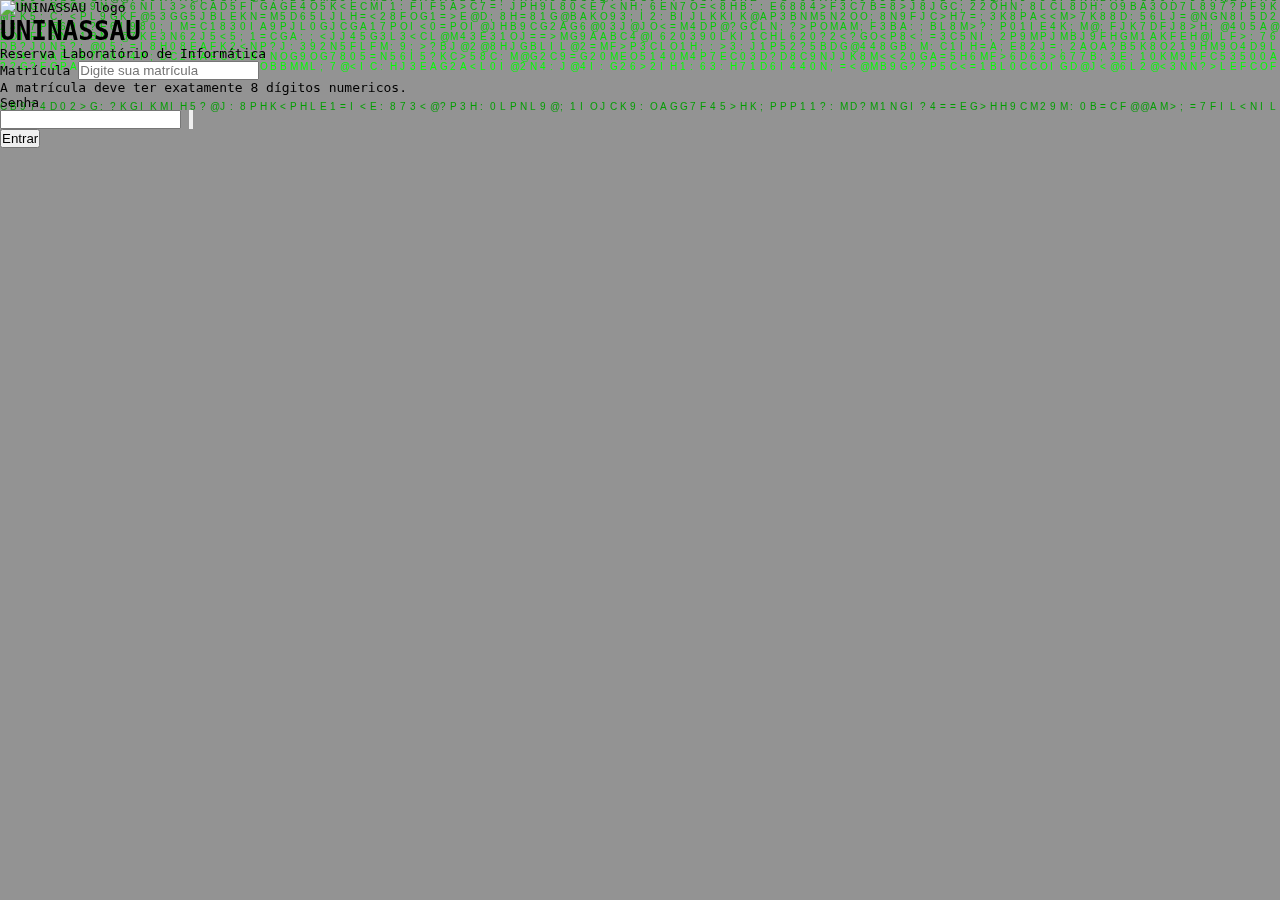
==== index.html @ 43f5b1c7 "Add files via upload" ====
<!DOCTYPE html>
<html lang="pt-br">

<head>
  <meta charset="UTF-8">
  <meta name="viewport" content="width=device-width, initial-scale=1.0">
  <title>||Login - UNINASSAU LAB||</title>
  <link href="https://cdn.jsdelivr.net/npm/tailwindcss@2.2.19/dist/tailwind.min.css" rel="stylesheet">
  <link rel="shortcut icon" href="https://logo.uninassau.edu.br/img/svg/favicon_uninassau.svg" type="icon">
  <link rel="stylesheet" href="./css/login.css">
</head>

<body class="bg-gray-100 flex items-center justify-center min-h-screen">
  <canvas id="canvas"></canvas>
  <div class="w-full max-w-md bg-white shadow-md rounded-lg p-6">
    <!-- Logo -->
    <div class="flex items-center justify-center mb-4">
      <img src="https://logo.uninassau.edu.br/img/svg/favicon_uninassau.svg" alt="UNINASSAU logo" class="h-12 w-auto">
    </div>
    <!-- Título -->
    <h1 class="text-2xl font-bold text-center mb-2">UNINASSAU</h1>
    <p class="text-center text-gray-500 mb-6">Reserva Laboratório de Informática</p>

    <div id="toast" class="toast"></div>

    <!-- Formulário de login -->
    <form id="login-form" class="space-y-6">
      <!-- Campo Matrícula -->
      <div>
        <label for="matricula" class="block text-sm font-medium text-gray-700">Matrícula</label>
        <input id="matricula" name="matricula" type="text" placeholder="Digite sua matrícula" maxlength="8" required
          class="mt-1 block w-full px-3 py-2 border border-gray-300 rounded-md shadow-sm focus:ring-blue-500 focus:border-blue-500 sm:text-sm">
        <p id="matricula-error" class="text-red-500 text-sm hidden">A matrícula deve ter exatamente 8 dígitos numericos.
        </p>
      </div>
      <!-- Campo Senha -->
      <div>
        <label for="password" class="block text-sm font-medium text-gray-700">Senha</label>
        <div class="relative">
          <input id="password" name="password" type="password" required
            class="mt-1 block w-full px-3 py-2 border border-gray-300 rounded-md shadow-sm focus:ring-blue-500 focus:border-blue-500 sm:text-sm">
          <button type="button" id="toggle-password"
            class="absolute inset-y-0 right-0 pr-3 flex items-center text-gray-400 hover:text-gray-500">
            <svg id="eye-icon" xmlns="http://www.w3.org/2000/svg" class="h-5 w-5" viewBox="0 0 20 20"
              fill="currentColor">
              <path
                d="M10 4c3.243 0 5.98 2.202 6.945 5C15.98 12.798 13.243 15 10 15c-3.243 0-5.98-2.202-6.945-5C4.02 6.202 6.757 4 10 4z" />
            </svg>
          </button>
        </div>
      </div>
      <!-- Botão de Login -->
      <div>
        <button type="submit"
          class="w-full bg-blue-600 text-white py-2 px-4 rounded-md hover:bg-blue-700">Entrar</button>
      </div>
    </form>
  </div>

  <script src="./js/login.js"></script>
</body>

</html>
---- css/login.css ----
* {
    margin: 0;
    padding: 0;
    box-sizing: border-box;
}

body {
    margin: 0;
    padding: 0;
    width: 100%;
    height: 100%;
    position: relative;
    /* Necessário para o posicionamento do canvas */
    font-family: monospace;
}

#canvas {
    position: fixed;
    /* Mantém o canvas fixo em relação à janela */
    top: 0;
    left: 0;
    width: 100%;
    height: 100%;
    z-index: -1;
    /* Coloca o canvas atrás do conteúdo */
}

.content {
    position: relative;
    /* Permite que o conteúdo fique na frente do canvas */
    z-index: 1;
    /* Para garantir que o conteúdo fique acima do canvas */
    padding: 20px;
    color: white;
    /* Para melhor contraste */
}

/* Estilos para o toast */
.toast {
    visibility: hidden;
    min-width: 250px;
    margin-left: -125px;
    background-color: #333;
    color: #fff;
    text-align: center;
    border-radius: 2px;
    position: fixed;
    z-index: 1;
    left: 50%;
    top: 30px;
    font-size: 17px;
    box-shadow: 0px 0px 10px 0px rgba(0, 0, 0, 0.2);
    opacity: 0;
    transition: opacity 0.5s, visibility 0.5s;
}

.toast.show {
    visibility: visible;
    opacity: 1;
}
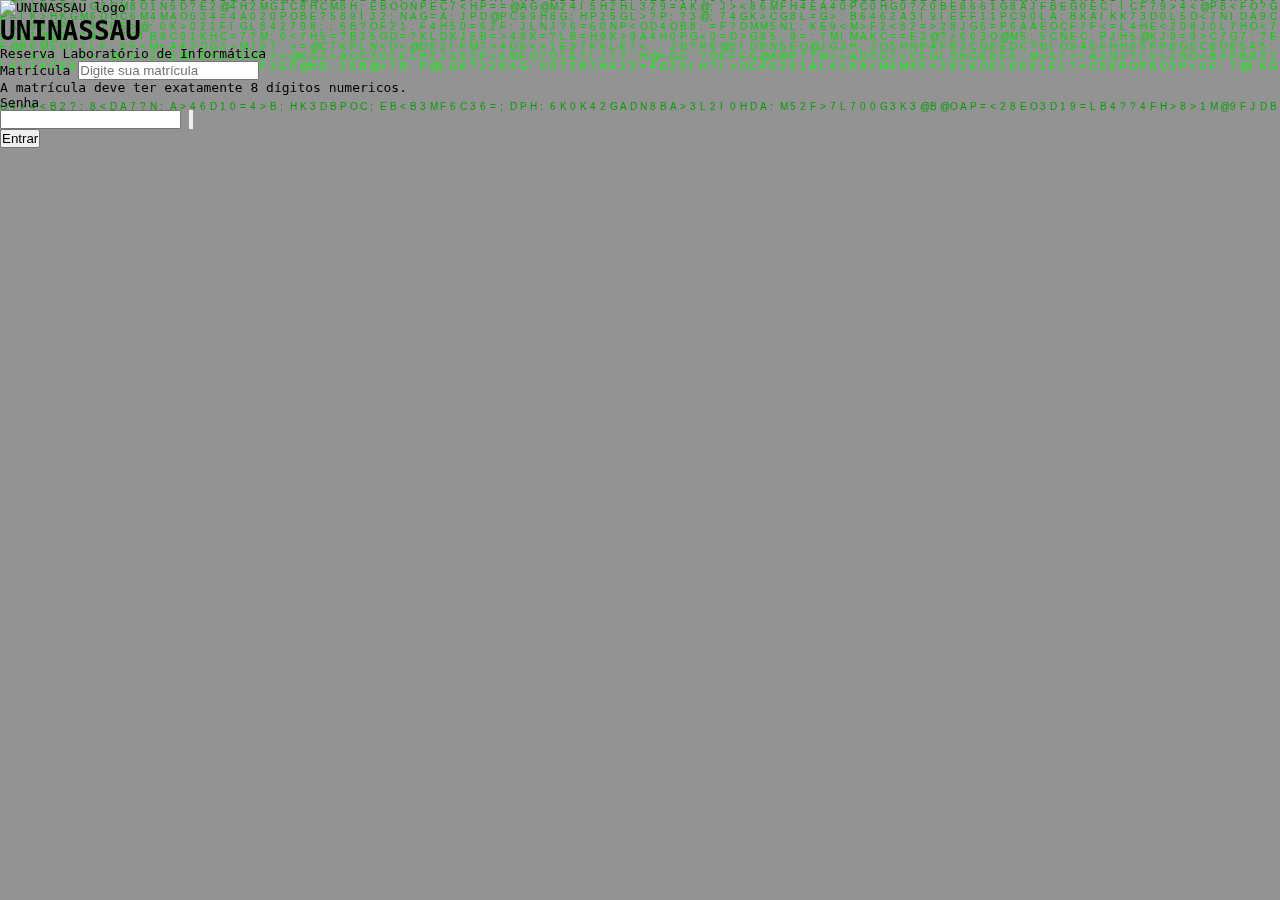
==== commit f9711d8d: "Update index.html" ====
--- a/index.html
+++ b/index.html
@@ -12,6 +12,7 @@
 
 <body class="bg-gray-100 flex items-center justify-center min-h-screen">
   <canvas id="canvas"></canvas>
+  <div id="toast" class="toast"></div>
   <div class="w-full max-w-md bg-white shadow-md rounded-lg p-6">
     <!-- Logo -->
     <div class="flex items-center justify-center mb-4">
@@ -20,8 +21,6 @@
     <!-- Título -->
     <h1 class="text-2xl font-bold text-center mb-2">UNINASSAU</h1>
     <p class="text-center text-gray-500 mb-6">Reserva Laboratório de Informática</p>
-
-    <div id="toast" class="toast"></div>
 
     <!-- Formulário de login -->
     <form id="login-form" class="space-y-6">
@@ -60,4 +59,4 @@
   <script src="./js/login.js"></script>
 </body>
 
-</html>+</html>
--- a/css/login.css
+++ b/css/login.css
@@ -39,22 +39,23 @@
 .toast {
     visibility: hidden;
     min-width: 250px;
-    margin-left: -125px;
+    max-width: 80%;
     background-color: #333;
-    color: #fff;
+    color: #ff0000;
     text-align: center;
     border-radius: 2px;
     position: fixed;
     z-index: 1;
     left: 50%;
     top: 30px;
-    font-size: 17px;
+    font-size: 20px;
     box-shadow: 0px 0px 10px 0px rgba(0, 0, 0, 0.2);
     opacity: 0;
     transition: opacity 0.5s, visibility 0.5s;
+    transform: translateX(-50%);
 }
 
 .toast.show {
     visibility: visible;
     opacity: 1;
-}+}
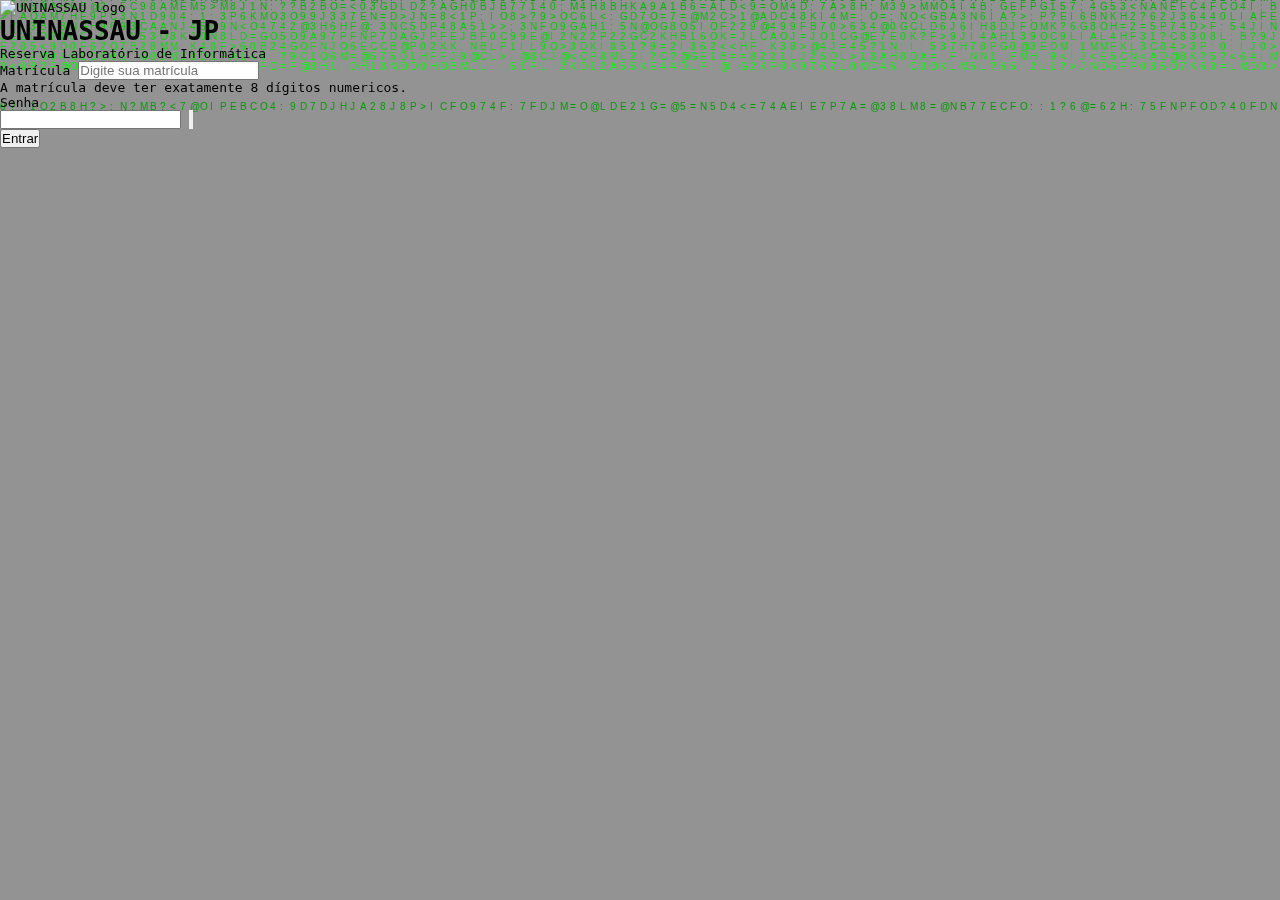
==== commit f52021e6: "Update index.html" ====
--- a/index.html
+++ b/index.html
@@ -19,7 +19,7 @@
       <img src="https://logo.uninassau.edu.br/img/svg/favicon_uninassau.svg" alt="UNINASSAU logo" class="h-12 w-auto">
     </div>
     <!-- Título -->
-    <h1 class="text-2xl font-bold text-center mb-2">UNINASSAU</h1>
+    <h1 class="text-2xl font-bold text-center mb-2">UNINASSAU - JP</h1>
     <p class="text-center text-gray-500 mb-6">Reserva Laboratório de Informática</p>
 
     <!-- Formulário de login -->
--- a/css/login.css
+++ b/css/login.css
@@ -10,8 +10,8 @@
     width: 100%;
     height: 100%;
     position: relative;
-    /* Necessário para o posicionamento do canvas */
     font-family: monospace;
+    overflow: hidden;
 }
 
 #canvas {
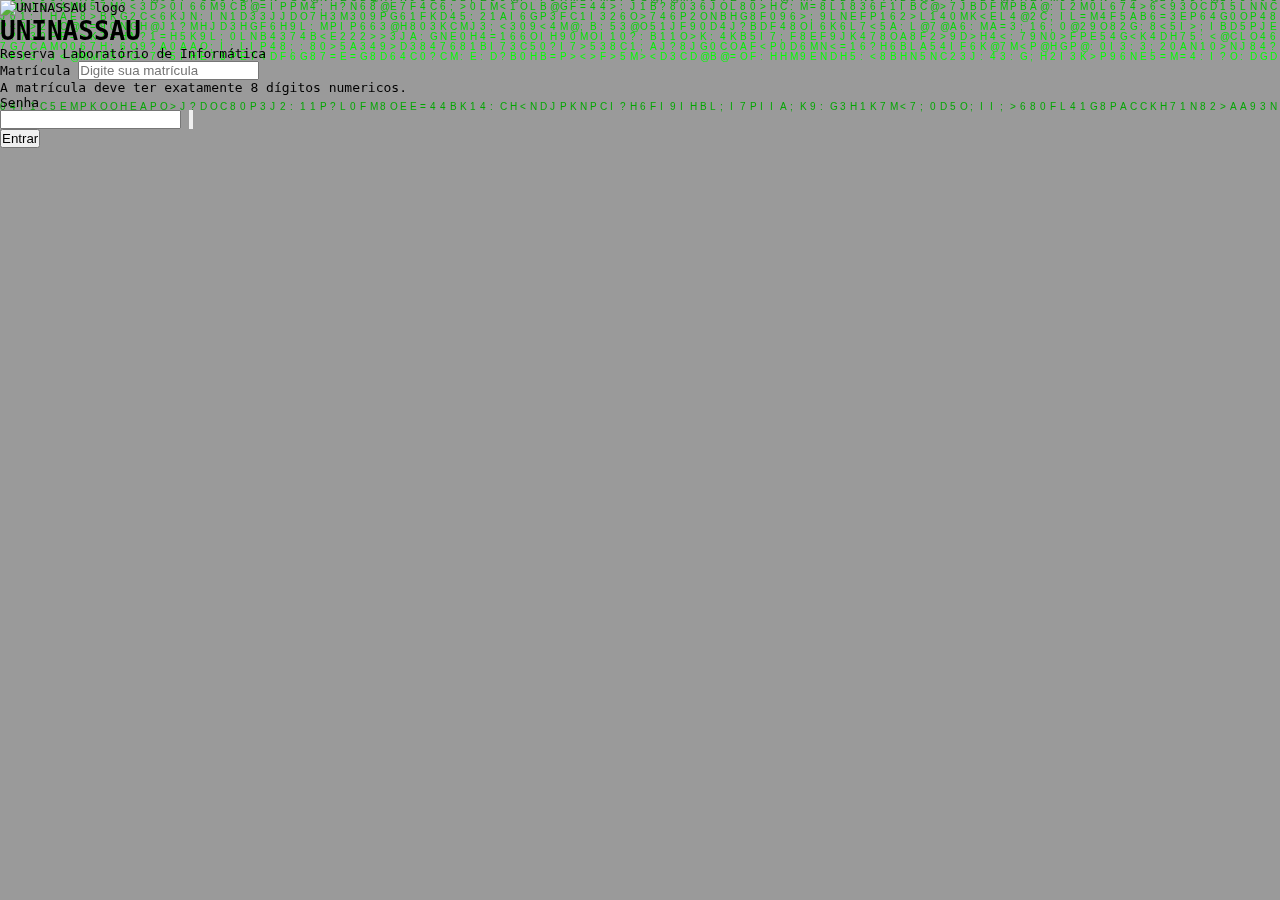
==== commit 77863ebb: "Update index.html" ====
--- a/index.html
+++ b/index.html
@@ -19,7 +19,7 @@
       <img src="https://logo.uninassau.edu.br/img/svg/favicon_uninassau.svg" alt="UNINASSAU logo" class="h-12 w-auto">
     </div>
     <!-- Título -->
-    <h1 class="text-2xl font-bold text-center mb-2">UNINASSAU - JP</h1>
+    <h1 class="text-2xl font-bold text-center mb-2">UNINASSAU</h1>
     <p class="text-center text-gray-500 mb-6">Reserva Laboratório de Informática</p>
 
     <!-- Formulário de login -->
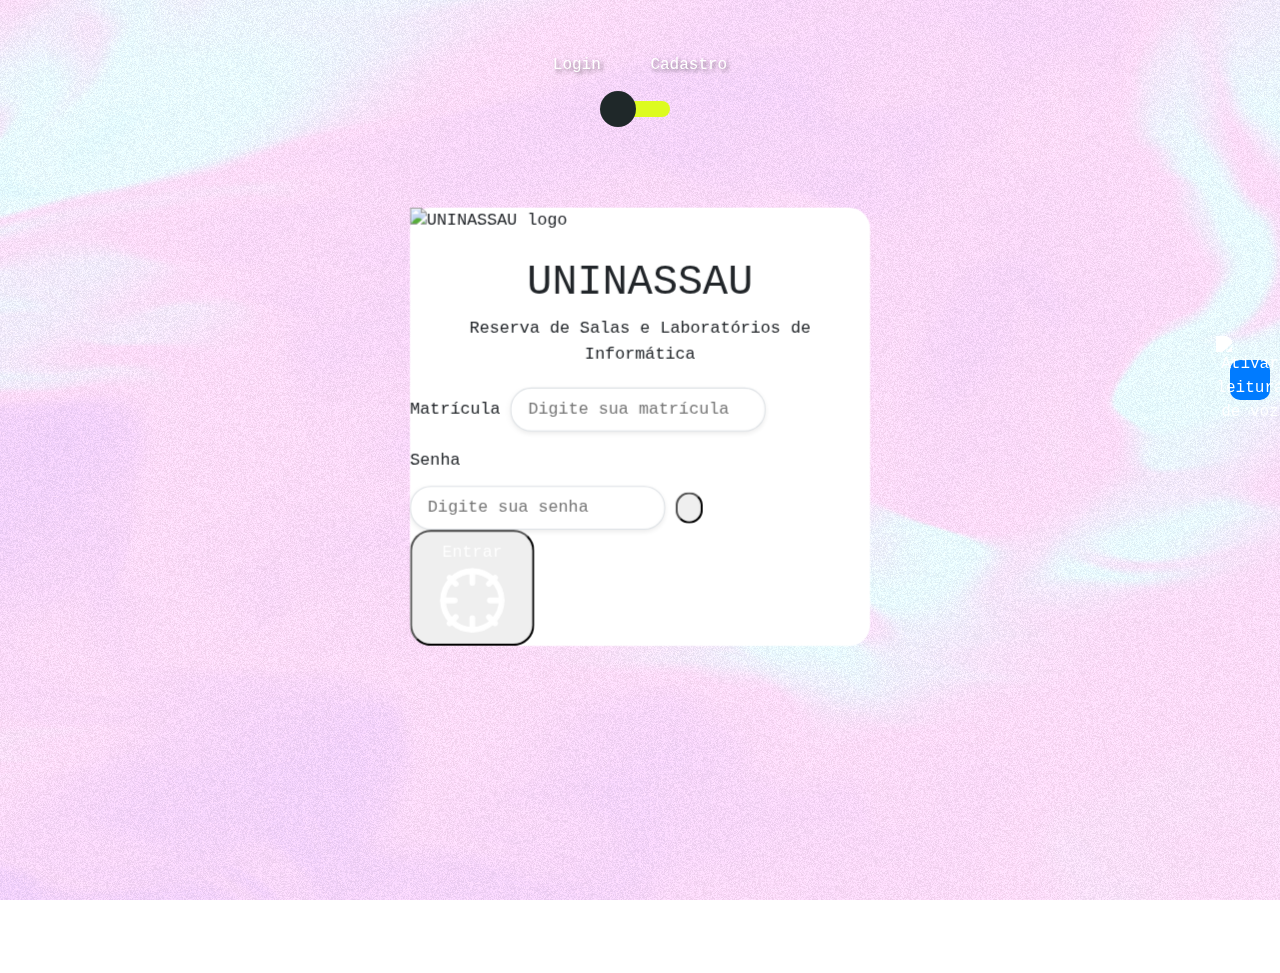
==== commit c60286a0: "Add files via upload" ====
--- a/index.html
+++ b/index.html
@@ -7,56 +7,216 @@
   <title>||Login - UNINASSAU LAB||</title>
   <link href="https://cdn.jsdelivr.net/npm/tailwindcss@2.2.19/dist/tailwind.min.css" rel="stylesheet">
   <link rel="shortcut icon" href="https://logo.uninassau.edu.br/img/svg/favicon_uninassau.svg" type="icon">
-  <link rel="stylesheet" href="./css/login.css">
+  <link rel="stylesheet" href="https://unicons.iconscout.com/release/v2.1.9/css/unicons.css">
+  <link rel="stylesheet" href="https://cdnjs.cloudflare.com/ajax/libs/twitter-bootstrap/4.5.0/css/bootstrap.min.css">
+  <link rel="stylesheet" href="./css/login-cadastro.css">
 </head>
 
-<body class="bg-gray-100 flex items-center justify-center min-h-screen">
-  <canvas id="canvas"></canvas>
+<body class="flex items-center justify-center min-h-screen">
+  <div id="bg-container"></div>
   <div id="toast" class="toast"></div>
-  <div class="w-full max-w-md bg-white shadow-md rounded-lg p-6">
-    <!-- Logo -->
-    <div class="flex items-center justify-center mb-4">
-      <img src="https://logo.uninassau.edu.br/img/svg/favicon_uninassau.svg" alt="UNINASSAU logo" class="h-12 w-auto">
-    </div>
-    <!-- Título -->
-    <h1 class="text-2xl font-bold text-center mb-2">UNINASSAU</h1>
-    <p class="text-center text-gray-500 mb-6">Reserva Laboratório de Informática</p>
-
-    <!-- Formulário de login -->
-    <form id="login-form" class="space-y-6">
-      <!-- Campo Matrícula -->
-      <div>
-        <label for="matricula" class="block text-sm font-medium text-gray-700">Matrícula</label>
-        <input id="matricula" name="matricula" type="text" placeholder="Digite sua matrícula" maxlength="8" required
-          class="mt-1 block w-full px-3 py-2 border border-gray-300 rounded-md shadow-sm focus:ring-blue-500 focus:border-blue-500 sm:text-sm">
-        <p id="matricula-error" class="text-red-500 text-sm hidden">A matrícula deve ter exatamente 8 dígitos numericos.
-        </p>
-      </div>
-      <!-- Campo Senha -->
-      <div>
-        <label for="password" class="block text-sm font-medium text-gray-700">Senha</label>
-        <div class="relative">
-          <input id="password" name="password" type="password" required
-            class="mt-1 block w-full px-3 py-2 border border-gray-300 rounded-md shadow-sm focus:ring-blue-500 focus:border-blue-500 sm:text-sm">
-          <button type="button" id="toggle-password"
-            class="absolute inset-y-0 right-0 pr-3 flex items-center text-gray-400 hover:text-gray-500">
-            <svg id="eye-icon" xmlns="http://www.w3.org/2000/svg" class="h-5 w-5" viewBox="0 0 20 20"
-              fill="currentColor">
-              <path
-                d="M10 4c3.243 0 5.98 2.202 6.945 5C15.98 12.798 13.243 15 10 15c-3.243 0-5.98-2.202-6.945-5C4.02 6.202 6.757 4 10 4z" />
-            </svg>
-          </button>
+  <div class="section">
+    <div class="container">
+      <div class="row justify-content-center">
+        <div class="col-12 align-self-center py-5">
+          <div class="section pb-5 pt-5 pt-sm-2">
+            <h6 class="mb-0 pb-3 text-2xl font-bold text-center"><span>Login </span><span>Cadastro</span>
+            </h6>
+            <input class="checkbox" type="checkbox" id="reg-log" name="reg-log" />
+            <label for="reg-log"></label>
+            <div class="card-3d-wrap mx-auto">
+              <div class="card-3d-wrapper">
+                <div class="card-front">
+                  <div class="center-wrap">
+                    <div class="bordas-redondas bg-white shadow-md p-6">
+                      <!-- Logo -->
+                      <div class="flex items-center justify-center mb-4">
+                        <img src="https://logo.uninassau.edu.br/img/svg/favicon_uninassau.svg" alt="UNINASSAU logo"
+                          class="h-12 w-auto">
+                      </div>
+                      <!-- Título -->
+                      <h1 class="text-2xl font-bold text-center mb-2" tabindex="3">UNINASSAU</h1>
+                      <p class="text-center text-gray-500 mb-6" tabindex="4">Reserva de Salas e Laboratórios de
+                        Informática</p>
+
+                      <!-- Formulário de login -->
+                      <form id="login-form" class="space-y-6">
+                        <!-- Campo Matrícula -->
+                        <div>
+                          <label for="matricula" class="block text-sm font-medium text-gray-700"
+                            tabindex="5">Matrícula</label>
+                          <input id="matricula" name="matricula" type="text" placeholder="Digite sua matrícula"
+                            maxlength="11" required
+                            class="bordas-redondas mt-1 block w-full px-3 py-2 border border-gray-300 shadow-sm focus:ring-blue-500 focus:border-blue-500 sm:text-sm"
+                            tabindex="6">
+                          </p>
+                        </div>
+                        <!-- Campo Senha -->
+                        <div>
+                          <label for="password" class="block text-sm font-medium text-gray-700"
+                            tabindex="7">Senha</label>
+                          <div class="relative">
+                            <input id="password" name="password" type="password" placeholder="Digite sua senha" required
+                              class="bordas-redondas mt-1 block w-full px-3 py-2 border border-gray-300 shadow-sm focus:ring-blue-500 focus:border-blue-500 sm:text-sm"
+                              tabindex="8">
+                            <button type="button" id="toggle-password" tabindex="9"
+                              class="bordas-redondas absolute inset-y-0 right-0 pr-3 flex items-center text-gray-400 hover:text-gray-500">
+                              <label class="sr-only" for="soundButton">Mostrar senha</label>
+                              <svg id="eye-icon" xmlns="http://www.w3.org/2000/svg" class="h-5 w-5" viewBox="0 0 20 20"
+                                fill="currentColor">
+                                <path
+                                  d="M10 4c3.243 0 5.98 2.202 6.945 5C15.98 12.798 13.243 15 10 15c-3.243 0-5.98-2.202-6.945-5C4.02 6.202 6.757 4 10 4z" />
+                                <path d="M2 2l16 16" stroke="currentColor" stroke-width="2" stroke-linecap="round" />
+                              </svg>
+                            </button>
+                          </div>
+                        </div>
+                        <!-- Botão de Login -->
+                        <div>
+                          <button type="submit" id="login-button"
+                            class="w-full bg-blue-600 text-white py-2 px-4 bordas-redondas hover:bg-blue-700"
+                            tabindex="10"><span id="button-text">Entrar</span>
+                            <span id="loading-spinner" class="hidden">
+                              <svg class="inline w-4 h-4 animate-spin" xmlns="http://www.w3.org/2000/svg"
+                                viewBox="0 0 24 24" fill="none" stroke="currentColor" stroke-width="2"
+                                stroke-linecap="round" stroke-linejoin="round">
+                                <circle cx="12" cy="12" r="10" />
+                                <line x1="12" y1="2" x2="12" y2="6" />
+                                <line x1="12" y1="18" x2="12" y2="22" />
+                                <line x1="4.22" y1="4.22" x2="6.34" y2="6.34" />
+                                <line x1="17.66" y1="17.66" x2="19.78" y2="19.78" />
+                                <line x1="2" y1="12" x2="6" y2="12" />
+                                <line x1="18" y1="12" x2="22" y2="12" />
+                                <line x1="4.22" y1="19.78" x2="6.34" y2="17.66" />
+                                <line x1="17.66" y1="6.34" x2="19.78" y2="4.22" />
+                              </svg>
+                            </span>
+                          </button>
+                        </div>
+                      </form>
+                    </div>
+                  </div>
+                </div>
+                <div class="card-back">
+                  <div class="center-wrap">
+                    <div class="bordas-redondas bg-white shadow-md p-6">
+                      <!-- Logo -->
+                      <div class="flex items-center justify-center mb-4">
+                        <img src="https://logo.uninassau.edu.br/img/svg/favicon_uninassau.svg" alt="UNINASSAU logo"
+                          class="h-12 w-auto">
+                      </div>
+                      <!-- Título -->
+                      <h1 class="text-2xl font-bold text-center mb-2" tabindex="3">UNINASSAU</h1>
+                      <p class="text-center text-gray-500 mb-6" tabindex="4">Reserva de Salas e Laboratórios de
+                        Informática </p>
+
+                      <!-- Formulário de Cadastro -->
+                      <form id="cadastro-form" class="space-y-4">
+                        <!-- Campo Nome -->
+                        <div>
+                          <label for="nome" class="block text-sm font-medium text-gray-700" tabindex="5">Nome</label>
+                          <input id="nome" name="nome" type="text" placeholder="Digite seu nome completo" required
+                            class="bordas-redondas mt-1 block w-full px-3 py-2 border border-gray-300 shadow-sm focus:ring-blue-500 focus:border-blue-500 sm:text-sm"
+                            tabindex="6">
+                        </div>
+                        <!-- Checkboxes -->
+                        <div class="flex items-center space-x-2" required>
+                          <input type="checkbox" id="professor">
+                          <label class="text-gray-700 text-sm font-bold mr-2" for="professor">Professor</label>
+                          <input type="checkbox" id="coordenador">
+                          <label class="text-gray-700 text-sm font-bold mr-2" for="coordenador">Coordenador</label>
+                          <input type="checkbox" id="funcionario">
+                          <label class="text-gray-700 text-sm font-bold mr-2" for="funcionario">Funcionário</label>
+                        </div>
+                        <!-- Campo Matrícula (escondido inicialmente) -->
+                        <div id="matriculaField" style="display: none;">
+                          <label for="matricula2" class="block text-sm font-medium text-gray-700"
+                            tabindex="6">Matrícula</label>
+                          <input id="matricula2" name="matricula" type="text" placeholder="Digite sua matrícula"
+                            maxlength="11" required
+                            class="bordas-redondas mt-1 block w-full px-3 py-2 border border-gray-300 rounded-md shadow-sm focus:ring-blue-500 focus:border-blue-500 sm:text-sm"
+                            tabindex="7">
+                        </div>
+                        <!-- Campo E-mail -->
+                        <div>
+                          <label for="email" class="block text-sm font-medium text-gray-700" tabindex="8">E-mail</label>
+                          <input id="email" name="email" type="email" placeholder="Digite seu e-mail" required
+                            class="bordas-redondas mt-1 block w-full px-3 py-2 border border-gray-300 rounded-md shadow-sm focus:ring-blue-500 focus:border-blue-500 sm:text-sm"
+                            tabindex="9">
+                        </div>
+                        <!-- Campo Senha -->
+                        <div>
+                          <label for="password2" class="block text-sm font-medium text-gray-700"
+                            tabindex="10">Senha</label>
+                          <div id="password3" class="relative">
+                            <input id="password2" name="password" type="password" placeholder="Digite sua senha"
+                              required
+                              class="bordas-redondas mt-1 block w-full px-3 py-2 border border-gray-300  shadow-sm focus:ring-blue-500 focus:border-blue-500 sm:text-sm"
+                              tabindex="11">
+                            <button type="button" id="toggle-password2" tabindex="12"
+                              class="bordas-redondas absolute inset-y-0 right-0 pr-3 flex items-center text-gray-400 hover:text-gray-500">
+                              <label class="sr-only" for="toggle-password2">Mostrar senha</label>
+                              <svg id="eye-icon2" xmlns="http://www.w3.org/2000/svg" class="h-5 w-5" viewBox="0 0 20 20"
+                                fill="currentColor">
+                                <path id="eye-path"
+                                  d="M10 4c3.243 0 5.98 2.202 6.945 5C15.98 12.798 13.243 15 10 15c-3.243 0-5.98-2.202-6.945-5C4.02 6.202 6.757 4 10 4z" />
+                                <path d="M2 2l16 16" stroke="currentColor" stroke-width="2" stroke-linecap="round" />
+                              </svg>
+                            </button>
+                          </div>
+                        </div>
+                        <!-- Botão de Enviar -->
+                        <div>
+                          <button type="submit" id="login-button2"
+                            class="bordas-redondas w-full bg-blue-600 text-white py-2 px-4 hover:bg-blue-700"
+                            tabindex="13"><span id="button-text2">Enviar</span>
+                            <span id="loading-spinner2" class="hidden">
+                              <svg class="inline w-4 h-4 animate-spin" xmlns="http://www.w3.org/2000/svg"
+                                viewBox="0 0 24 24" fill="none" stroke="currentColor" stroke-width="2"
+                                stroke-linecap="round" stroke-linejoin="round">
+                                <circle cx="12" cy="12" r="10" />
+                                <line x1="12" y1="2" x2="12" y2="6" />
+                                <line x1="12" y1="18" x2="12" y2="22" />
+                                <line x1="4.22" y1="4.22" x2="6.34" y2="6.34" />
+                                <line x1="17.66" y1="17.66" x2="19.78" y2="19.78" />
+                                <line x1="2" y1="12" x2="6" y2="12" />
+                                <line x1="18" y1="12" x2="22" y2="12" />
+                                <line x1="4.22" y1="19.78" x2="6.34" y2="17.66" />
+                                <line x1="17.66" y1="6.34" x2="19.78" y2="4.22" />
+                              </svg>
+                            </span>
+                          </button>
+                        </div>
+                      </form>
+                    </div>
+                  </div>
+                </div>
+              </div>
+            </div>
+          </div>
         </div>
       </div>
-      <!-- Botão de Login -->
-      <div>
-        <button type="submit"
-          class="w-full bg-blue-600 text-white py-2 px-4 rounded-md hover:bg-blue-700">Entrar</button>
-      </div>
-    </form>
+    </div>
   </div>
 
+  <div vw class="enabled" tabindex="2">
+    <label class="sr-only">Libras</label>
+    <div vw-access-button class="active"></div>
+    <div vw-plugin-wrapper>
+      <div class="vw-plugin-top-wrapper"></div>
+    </div>
+  </div>
+  <div class="accessibility-container">
+    <button id="soundButton" class="accessibility-button" aria-label="Ativar leitura em voz alta" tabindex="1">
+      <img src="https://reserva-lab-nassau.s3.amazonaws.com/alto_falante.png" alt="Ativar leitura de voz">
+      <label class="sr-only">Leitura de voz</label>
+    </button>
+  </div>
+
+  <script src="./js/ChaosWavesBg.min.js"></script>
   <script src="./js/login.js"></script>
+  <script src="./js/cadastro.js"></script>
+  <script src="https://vlibras.gov.br/app/vlibras-plugin.js"></script>
 </body>
 
-</html>
+</html>--- a/css/login-cadastro.css
+++ b/css/login-cadastro.css
@@ -0,0 +1,323 @@
+body {
+    overflow: hidden;
+    font-family: monospace;
+}
+
+#bg-container {
+    position: fixed;
+    top: 0;
+    left: 0;
+    width: 100vw;
+    height: 100vh;
+    z-index: -1;
+    /* Certifica-se de que fique atrás do conteúdo */
+}
+
+#content {
+    position: relative;
+    z-index: -10;
+    /* Certifique-se de que o conteúdo fique na frente */
+}
+
+/* Estilos para o toast */
+.toast {
+    visibility: hidden;
+    min-width: 250px;
+    max-width: 80%;
+    background-color: #333;
+    color: #ff0000;
+    text-align: center;
+    border-radius: 2px;
+    position: fixed;
+    z-index: 1;
+    left: 50%;
+    top: 30px;
+    font-size: 20px;
+    box-shadow: 0px 0px 10px 0px rgba(0, 0, 0, 0.2);
+    opacity: 0;
+    transition: opacity 0.5s, visibility 0.5s;
+    transform: translateX(-50%);
+}
+
+.toast.show {
+    visibility: visible;
+    opacity: 1;
+}
+
+.accessibility-container {
+    position: fixed;
+    top: 40%;
+    right: 10px;
+    display: flex;
+    flex-direction: column;
+    gap: 10px;
+}
+
+.accessibility-button {
+    width: 40px;
+    height: 40px;
+    background-color: #007bff;
+    border: none;
+    border-radius: 10px;
+    cursor: pointer;
+    display: flex;
+    align-items: center;
+    justify-content: center;
+    transition: background-color 0.3s;
+}
+
+.accessibility-button img {
+    filter: brightness(0) invert(1);
+}
+
+.accessibility-button:hover {
+    background-color: #002853;
+}
+
+.accessibility-button:focus {
+    outline: 2px solid #0056b3;
+}
+
+.highlight {
+    background-color: rgb(255, 255, 133);
+    color: black;
+}
+
+.bordas-redondas {
+    border-radius: 20px;
+}
+
+/* Customiza o estilo do checkbox */
+#professor:checked,
+#coordenador:checked,
+#funcionario:checked {
+    background-color: #2563eb;
+    border-color: transparent;
+}
+
+/* Estilo padrão para o checkbox */
+#professor,
+#coordenador,
+#funcionario {
+    -webkit-appearance: none;
+    -moz-appearance: none;
+    appearance: none;
+    width: 20px;
+    height: 20px;
+    border: 2px solid #2563eb;
+    border-radius: 50%;
+    outline: none;
+    cursor: pointer;
+    display: inline-block;
+    position: relative;
+}
+
+/* Marca de verificação quando o checkbox está marcado */
+#professor:checked::before,
+#coordenador:checked::before,
+#funcionario:checked::before {
+    content: '';
+    position: absolute;
+    top: 3px;
+    left: 3px;
+    width: 10px;
+    height: 10px;
+    background-color: white;
+    border-radius: 50%;
+}
+
+h6 span {
+    padding: 0 20px;
+    color: white;
+    text-shadow: 2px 2px 4px rgba(0, 0, 0, 0.5);
+}
+
+.section {
+    position: relative;
+    width: 100%;
+    display: block;
+}
+
+[type="checkbox"]:checked,
+[type="checkbox"]:not(:checked) {
+    display: none;
+}
+
+.checkbox:checked+label,
+.checkbox:not(:checked)+label {
+    position: relative;
+    display: block;
+    text-align: center;
+    width: 60px;
+    height: 16px;
+    border-radius: 8px;
+    padding: 0;
+    margin: 10px auto;
+    cursor: pointer;
+    background-color: #DDFB20;
+}
+
+.checkbox:checked+label:before,
+.checkbox:not(:checked)+label:before {
+    position: absolute;
+    display: block;
+    width: 36px;
+    height: 36px;
+    border-radius: 50%;
+    color: #DDFB20;
+    background-color: #1f2829;
+    font-family: 'unicons';
+    content: '\eb4f';
+    z-index: 20;
+    top: -10px;
+    left: -10px;
+    line-height: 36px;
+    text-align: center;
+    font-size: 24px;
+    transition: all 0.5s ease;
+}
+
+.checkbox:checked+label:before {
+    transform: translateX(44px) rotate(-270deg);
+}
+
+.card-3d-wrap {
+    position: relative;
+    width: 440px;
+    max-width: 100%;
+    height: 900px;
+    -webkit-transform-style: preserve-3d;
+    transform-style: preserve-3d;
+    perspective: 800px;
+    margin-top: -150px;
+}
+
+.checkbox:not(:checked)~.card-3d-wrap {
+    height: 900px;
+    /* Ajuste a altura para o tamanho do formulário menor */
+}
+
+.checkbox:checked~.card-3d-wrap {
+    height: 1050px;
+    /* Ajuste a altura para o tamanho do formulário maior */
+}
+
+.card-3d-wrapper {
+    width: 100%;
+    height: 100%;
+    position: absolute;
+    -webkit-transform-style: preserve-3d;
+    transform-style: preserve-3d;
+    transition: all 600ms ease-out;
+}
+
+.card-front,
+.card-back {
+    width: 100%;
+    height: 100%;
+    position: absolute;
+    border-radius: 20px;
+    -webkit-transform-style: preserve-3d;
+    backface-visibility: hidden;
+}
+
+.card-back {
+    transform: rotateY(180deg);
+    visibility: hidden;
+}
+
+.checkbox:checked~.card-3d-wrap .card-back {
+    visibility: visible;
+}
+
+.checkbox:not(:checked)~.card-3d-wrap .card-back {
+    visibility: hidden;
+}
+
+.checkbox:checked~.card-3d-wrap .card-front {
+    visibility: hidden;
+}
+
+.checkbox:checked~.card-3d-wrap .card-3d-wrapper {
+    transform: rotateY(180deg);
+}
+
+.center-wrap {
+    position: absolute;
+    width: 100%;
+    top: 50%;
+    left: 0;
+    transform: translate3d(0, -50%, 35px) perspective(100px);
+    z-index: 20;
+    display: block;
+}
+
+@media (max-height: 720px) {
+    .section {
+        position: relative;
+        width: 100%;
+        display: block;
+        margin-top: -2%;
+    }
+
+    .center-wrap {
+        position: absolute;
+        width: 100%;
+        height: 65%;
+        top: 50%;
+        left: 0;
+        transform: translate3d(0, -50%, 35px) perspective(100px);
+        z-index: 20;
+        display: block;
+    }
+
+    .card-3d-wrap {
+        position: relative;
+        width: 440px;
+        max-width: 100%;
+        height: 900px;
+        -webkit-transform-style: preserve-3d;
+        transform-style: preserve-3d;
+        perspective: 800px;
+        margin-top: -130px;
+    }
+}
+
+@media (max-width: 460px) {
+    .section {
+        position: relative;
+        width: 100%;
+        display: block;
+        margin-top: -10%;
+    }
+
+    .center-wrap {
+        position: absolute;
+        width: 100%;
+        height: 65%;
+        top: 50%;
+        left: 0;
+        transform: translate3d(0, -50%, 35px) perspective(100px);
+        z-index: 20;
+        display: block;
+    }
+
+    .card-3d-wrap {
+        position: relative;
+        width: 440px;
+        max-width: 100%;
+        height: 900px;
+        -webkit-transform-style: preserve-3d;
+        transform-style: preserve-3d;
+        perspective: 800px;
+        margin-top: -130px;
+    }
+}
+
+@media (max-width: 375px) {
+
+    body,
+    html {
+        overflow: visible;
+    }
+}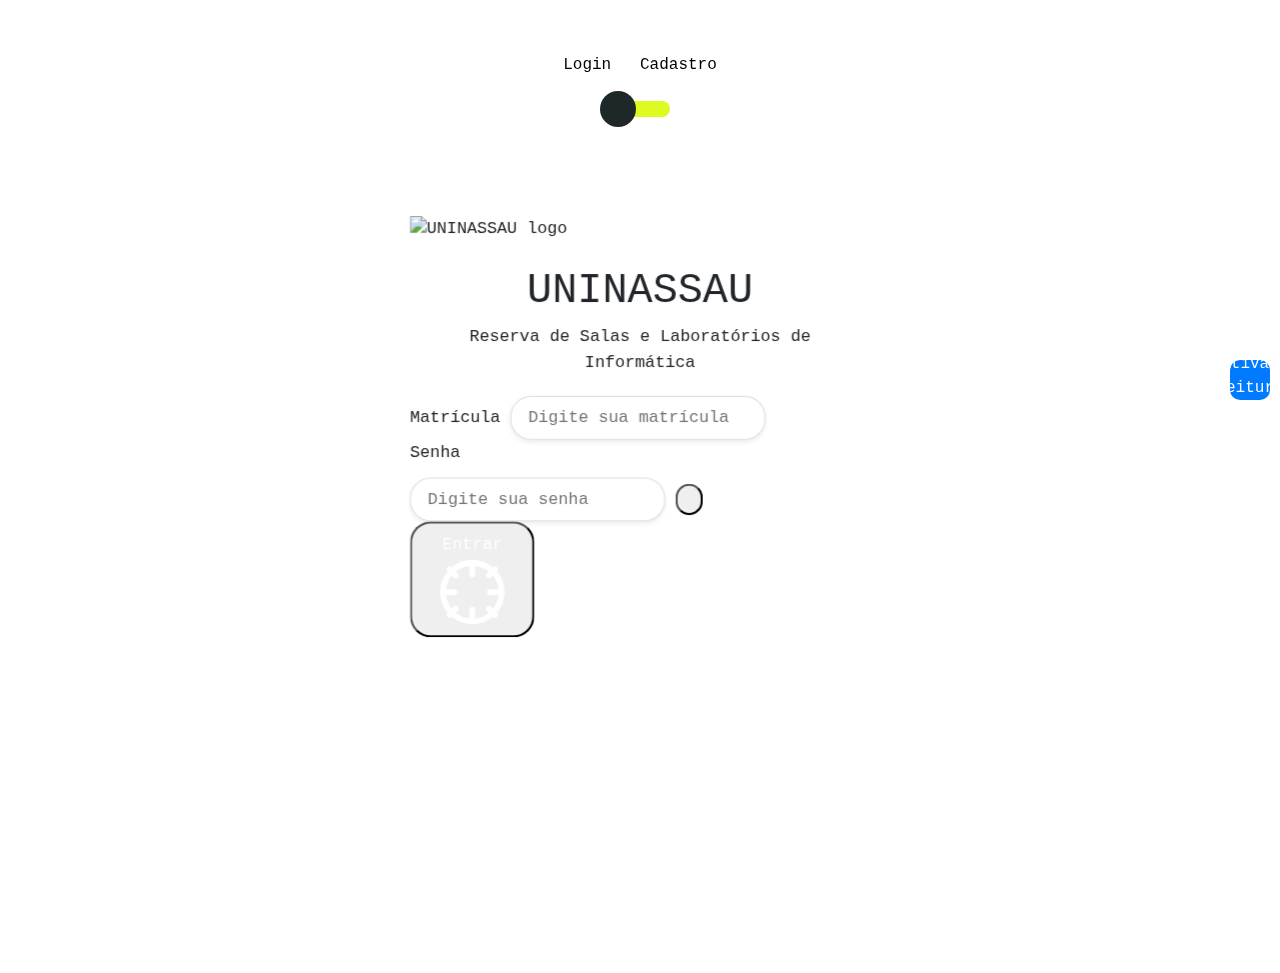
==== commit d10d4873: "Add files via upload" ====
--- a/index.html
+++ b/index.html
@@ -20,7 +20,8 @@
       <div class="row justify-content-center">
         <div class="col-12 align-self-center py-5">
           <div class="section pb-5 pt-5 pt-sm-2">
-            <h6 class="mb-0 pb-3 text-2xl font-bold text-center"><span>Login </span><span>Cadastro</span>
+            <h6 class="mb-0 pb-3 text-2xl font-bold text-center"><span
+                class="texto-mancha">Login&nbsp&nbsp&nbspCadastro</span>
             </h6>
             <input class="checkbox" type="checkbox" id="reg-log" name="reg-log" />
             <label for="reg-log"></label>
@@ -49,7 +50,6 @@
                             maxlength="11" required
                             class="bordas-redondas mt-1 block w-full px-3 py-2 border border-gray-300 shadow-sm focus:ring-blue-500 focus:border-blue-500 sm:text-sm"
                             tabindex="6">
-                          </p>
                         </div>
                         <!-- Campo Senha -->
                         <div>
@@ -121,12 +121,12 @@
                         </div>
                         <!-- Checkboxes -->
                         <div class="flex items-center space-x-2" required>
-                          <input type="checkbox" id="professor">
-                          <label class="text-gray-700 text-sm font-bold mr-2" for="professor">Professor</label>
-                          <input type="checkbox" id="coordenador">
-                          <label class="text-gray-700 text-sm font-bold mr-2" for="coordenador">Coordenador</label>
-                          <input type="checkbox" id="funcionario">
-                          <label class="text-gray-700 text-sm font-bold mr-2" for="funcionario">Funcionário</label>
+                          <label class="text-gray-700 text-sm font-bold mr-2"><input type="checkbox" id="professor">
+                            Professor</label>
+                          <label class="text-gray-700 text-sm font-bold mr-2"><input type="checkbox" id="coordenador">
+                            Coordenador</label>
+                          <label class="text-gray-700 text-sm font-bold mr-2"><input type="checkbox" id="funcionario">
+                            Funcionário</label>
                         </div>
                         <!-- Campo Matrícula (escondido inicialmente) -->
                         <div id="matriculaField" style="display: none;">
@@ -208,7 +208,7 @@
   </div>
   <div class="accessibility-container">
     <button id="soundButton" class="accessibility-button" aria-label="Ativar leitura em voz alta" tabindex="1">
-      <img src="https://reserva-lab-nassau.s3.amazonaws.com/alto_falante.png" alt="Ativar leitura de voz">
+      <img src="https://reserva-lab-nassau.s3.amazonaws.com/assets/alto_falante.png" alt="Ativar leitura de voz">
       <label class="sr-only">Leitura de voz</label>
     </button>
   </div>
--- a/css/login-cadastro.css
+++ b/css/login-cadastro.css
@@ -1,5 +1,4 @@
 body {
-    overflow: hidden;
     font-family: monospace;
 }
 
@@ -102,34 +101,55 @@
     -webkit-appearance: none;
     -moz-appearance: none;
     appearance: none;
-    width: 20px;
-    height: 20px;
+    width: 1.5em; /* Usando 'em' para manter a proporcionalidade */
+    height: 1.5em; /* Mantém o círculo proporcional */
     border: 2px solid #2563eb;
-    border-radius: 50%;
+    border-radius: 50%; /* Mantém o formato circular */
     outline: none;
     cursor: pointer;
     display: inline-block;
     position: relative;
-}
-
+    transition: all 0.3s ease; /* Adiciona uma transição suave */
+}
+
+/* Marca de verificação quando o checkbox está marcado */
 /* Marca de verificação quando o checkbox está marcado */
 #professor:checked::before,
 #coordenador:checked::before,
 #funcionario:checked::before {
     content: '';
     position: absolute;
-    top: 3px;
-    left: 3px;
-    width: 10px;
-    height: 10px;
+    top: 30%; /* Ajusta a posição central da marca de verificação */
+    left: 30%;
+    width: 40%; /* Ajusta o tamanho da marca de verificação proporcionalmente */
+    height: 40%; /* Ajusta o tamanho da marca de verificação proporcionalmente */
     background-color: white;
     border-radius: 50%;
 }
 
+.texto-mancha {
+    background: linear-gradient(to right, black 96%, #00BFFF 4%); /* Mancha preta para azul */
+    background-size: 200%; /* Tamanho maior que o texto */
+    background-clip: text; /* Clipa o gradiente ao texto */
+    -webkit-background-clip: text; /* Suporte para WebKit */
+    color: transparent; /* Torna o texto transparente para mostrar o gradiente */
+    animation: passar-mancha 18s ease-in-out infinite; /* Animação suave */
+}
+
+@keyframes passar-mancha {
+    0% {
+        background-position: 200% 0; /* Começa fora da direita */
+    }
+    50% {
+        background-position: 0% 0; /* Mancha no centro */
+    }
+    100% {
+        background-position: -200% 0; /* Termina fora da esquerda */
+    }
+}
+
 h6 span {
     padding: 0 20px;
-    color: white;
-    text-shadow: 2px 2px 4px rgba(0, 0, 0, 0.5);
 }
 
 .section {
@@ -192,16 +212,6 @@
     margin-top: -150px;
 }
 
-.checkbox:not(:checked)~.card-3d-wrap {
-    height: 900px;
-    /* Ajuste a altura para o tamanho do formulário menor */
-}
-
-.checkbox:checked~.card-3d-wrap {
-    height: 1050px;
-    /* Ajuste a altura para o tamanho do formulário maior */
-}
-
 .card-3d-wrapper {
     width: 100%;
     height: 100%;
@@ -250,74 +260,4 @@
     transform: translate3d(0, -50%, 35px) perspective(100px);
     z-index: 20;
     display: block;
-}
-
-@media (max-height: 720px) {
-    .section {
-        position: relative;
-        width: 100%;
-        display: block;
-        margin-top: -2%;
-    }
-
-    .center-wrap {
-        position: absolute;
-        width: 100%;
-        height: 65%;
-        top: 50%;
-        left: 0;
-        transform: translate3d(0, -50%, 35px) perspective(100px);
-        z-index: 20;
-        display: block;
-    }
-
-    .card-3d-wrap {
-        position: relative;
-        width: 440px;
-        max-width: 100%;
-        height: 900px;
-        -webkit-transform-style: preserve-3d;
-        transform-style: preserve-3d;
-        perspective: 800px;
-        margin-top: -130px;
-    }
-}
-
-@media (max-width: 460px) {
-    .section {
-        position: relative;
-        width: 100%;
-        display: block;
-        margin-top: -10%;
-    }
-
-    .center-wrap {
-        position: absolute;
-        width: 100%;
-        height: 65%;
-        top: 50%;
-        left: 0;
-        transform: translate3d(0, -50%, 35px) perspective(100px);
-        z-index: 20;
-        display: block;
-    }
-
-    .card-3d-wrap {
-        position: relative;
-        width: 440px;
-        max-width: 100%;
-        height: 900px;
-        -webkit-transform-style: preserve-3d;
-        transform-style: preserve-3d;
-        perspective: 800px;
-        margin-top: -130px;
-    }
-}
-
-@media (max-width: 375px) {
-
-    body,
-    html {
-        overflow: visible;
-    }
 }